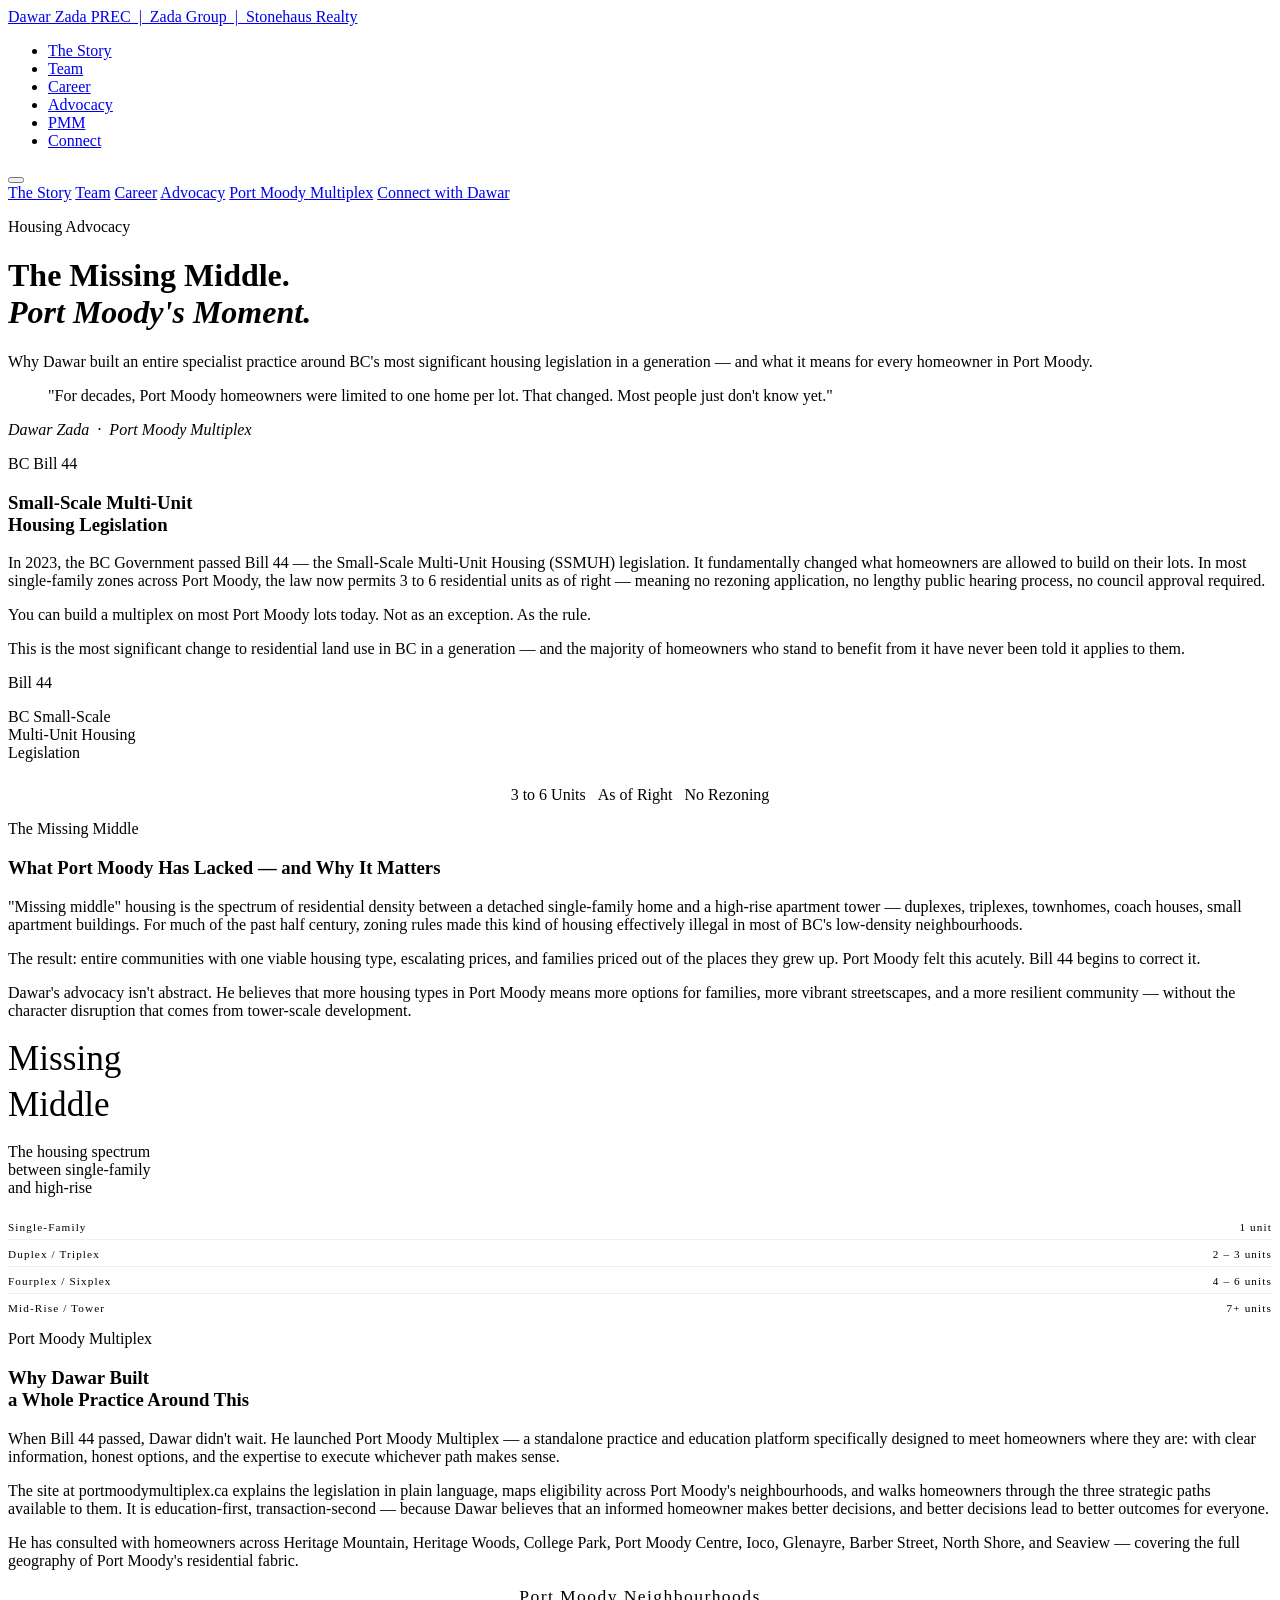
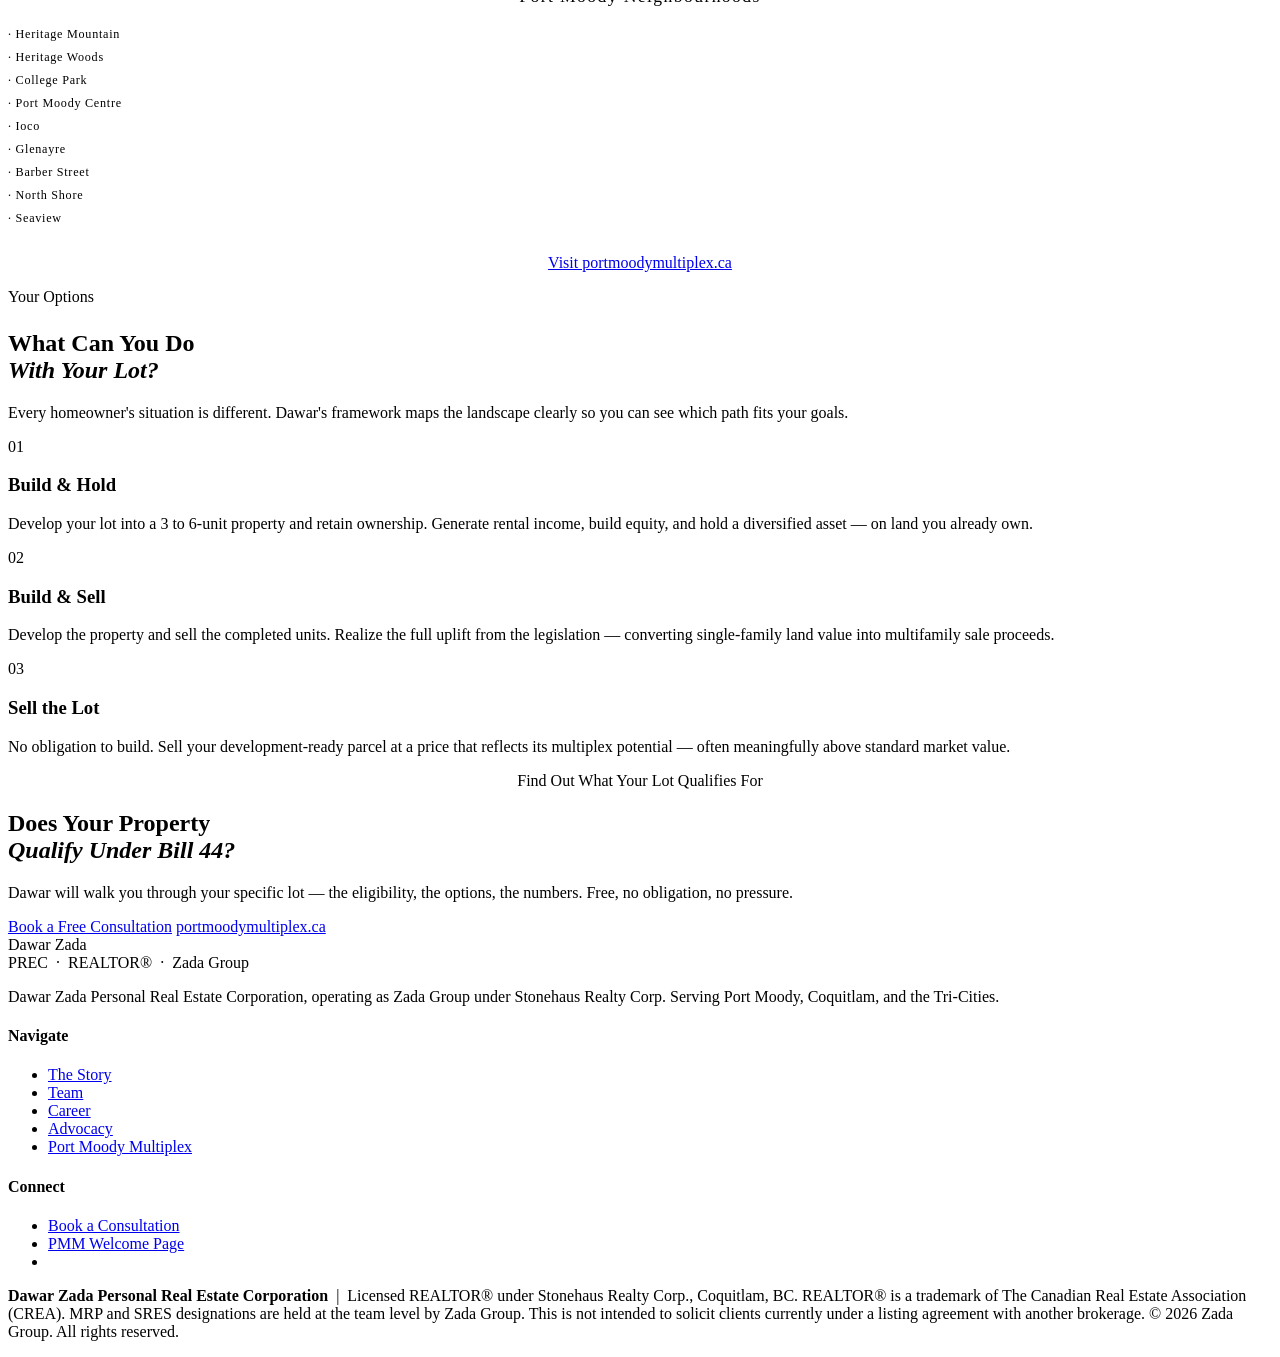
==== advocacy.html @ b7933ea0 "Add files via upload" ====
<!DOCTYPE html>
<html lang="en">
<head>
  <meta charset="UTF-8">
  <meta name="viewport" content="width=device-width, initial-scale=1.0">
  <title>Missing Middle Advocacy | Dawar Zada &amp; Port Moody Multiplex</title>
  <meta name="description" content="Dawar Zada's advocacy for missing middle housing and multiplex development in Port Moody — and the Port Moody Multiplex practice he built around BC's Bill 44 SSMUH legislation.">
  <link rel="canonical" href="https://dawarzada.ca/advocacy.html">
  <link rel="stylesheet" href="css/style.css">
</head>
<body>

  <!-- NAV -->
  <nav class="site-nav" aria-label="Main navigation">
    <a href="index.html" class="nav-logo">
      Dawar Zada
      <span>PREC &nbsp;|&nbsp; Zada Group &nbsp;|&nbsp; Stonehaus Realty</span>
    </a>
    <ul class="nav-links">
      <li><a href="index.html">The Story</a></li>
      <li><a href="team.html">Team</a></li>
      <li><a href="career.html">Career</a></li>
      <li><a href="advocacy.html" class="active">Advocacy</a></li>
      <li><a href="https://portmoodymultiplex.ca" target="_blank" rel="noopener">PMM</a></li>
      <li><a href="career.html#connect" class="nav-cta">Connect</a></li>
    </ul>
    <button class="nav-hamburger" aria-label="Open menu" aria-expanded="false">
      <span></span><span></span><span></span>
    </button>
  </nav>
  <nav class="nav-drawer" aria-label="Mobile navigation">
    <a href="index.html">The Story</a>
    <a href="team.html">Team</a>
    <a href="career.html">Career</a>
    <a href="advocacy.html">Advocacy</a>
    <a href="https://portmoodymultiplex.ca" target="_blank" rel="noopener">Port Moody Multiplex</a>
    <a href="career.html#connect" class="drawer-cta">Connect with Dawar</a>
  </nav>

  <!-- PAGE HEADER -->
  <header class="page-header">
    <div class="container">
      <p class="eyebrow reveal">Housing Advocacy</p>
      <h1 class="reveal">The Missing Middle.<br><em>Port Moody's Moment.</em></h1>
      <p class="reveal">Why Dawar built an entire specialist practice around BC's most significant housing legislation in a generation — and what it means for every homeowner in Port Moody.</p>
    </div>
  </header>

  <!-- PULL QUOTE -->
  <section class="section-deeper">
    <div class="container-narrow">
      <div class="pull-quote reveal">
        <blockquote>
          "For decades, Port Moody homeowners were limited to one home per lot. That changed. Most people just don't know yet."
        </blockquote>
        <cite>Dawar Zada &nbsp;·&nbsp; Port Moody Multiplex</cite>
      </div>
    </div>
  </section>

  <!-- THE LEGISLATION -->
  <section class="section-dark">
    <div class="container">
      <div class="advocacy-feature">
        <div class="advocacy-feature-text reveal">
          <p class="eyebrow">BC Bill 44</p>
          <h3>Small-Scale Multi-Unit<br>Housing Legislation</h3>
          <p>In 2023, the BC Government passed Bill 44 — the Small-Scale Multi-Unit Housing (SSMUH) legislation. It fundamentally changed what homeowners are allowed to build on their lots. In most single-family zones across Port Moody, the law now permits 3 to 6 residential units as of right — meaning no rezoning application, no lengthy public hearing process, no council approval required.</p>
          <p>You can build a multiplex on most Port Moody lots today. Not as an exception. As the rule.</p>
          <p>This is the most significant change to residential land use in BC in a generation — and the majority of homeowners who stand to benefit from it have never been told it applies to them.</p>
        </div>
        <div class="advocacy-feature-visual reveal" style="transition-delay: 0.15s;">
          <div class="leg-badge">
            <div class="big-text">Bill 44</div>
            <p>BC Small-Scale<br>Multi-Unit Housing<br>Legislation</p>
            <div style="margin-top: 24px; display: flex; gap: 12px; justify-content: center; flex-wrap: wrap;">
              <span class="credential-badge">3 to 6 Units</span>
              <span class="credential-badge">As of Right</span>
              <span class="credential-badge">No Rezoning</span>
            </div>
          </div>
        </div>
      </div>

      <div class="advocacy-feature reverse">
        <div class="advocacy-feature-text reveal">
          <p class="eyebrow">The Missing Middle</p>
          <h3>What Port Moody Has Lacked — and Why It Matters</h3>
          <p>"Missing middle" housing is the spectrum of residential density between a detached single-family home and a high-rise apartment tower — duplexes, triplexes, townhomes, coach houses, small apartment buildings. For much of the past half century, zoning rules made this kind of housing effectively illegal in most of BC's low-density neighbourhoods.</p>
          <p>The result: entire communities with one viable housing type, escalating prices, and families priced out of the places they grew up. Port Moody felt this acutely. Bill 44 begins to correct it.</p>
          <p>Dawar's advocacy isn't abstract. He believes that more housing types in Port Moody means more options for families, more vibrant streetscapes, and a more resilient community — without the character disruption that comes from tower-scale development.</p>
        </div>
        <div class="advocacy-feature-visual reveal" style="transition-delay: 0.15s;">
          <div class="leg-badge">
            <div class="big-text" style="font-size: 2.2rem; line-height: 1.3;">Missing<br>Middle</div>
            <p>The housing spectrum<br>between single-family<br>and high-rise</p>
            <div style="margin-top: 24px;">
              <div style="display: flex; flex-direction: column; gap: 8px; text-align: left;">
                <div style="display: flex; justify-content: space-between; font-size: 0.7rem; letter-spacing: 0.1em; color: var(--text-muted-dark); border-bottom: 1px solid rgba(184,150,46,0.15); padding-bottom: 6px;">
                  <span>Single-Family</span><span style="color: var(--gold-300);">1 unit</span>
                </div>
                <div style="display: flex; justify-content: space-between; font-size: 0.7rem; letter-spacing: 0.1em; color: var(--cream); border-bottom: 1px solid rgba(184,150,46,0.15); padding-bottom: 6px;">
                  <span>Duplex / Triplex</span><span style="color: var(--gold-300);">2 – 3 units</span>
                </div>
                <div style="display: flex; justify-content: space-between; font-size: 0.7rem; letter-spacing: 0.1em; color: var(--cream); border-bottom: 1px solid rgba(184,150,46,0.15); padding-bottom: 6px;">
                  <span>Fourplex / Sixplex</span><span style="color: var(--gold-300);">4 – 6 units</span>
                </div>
                <div style="display: flex; justify-content: space-between; font-size: 0.7rem; letter-spacing: 0.1em; color: var(--text-muted-dark);">
                  <span>Mid-Rise / Tower</span><span style="color: var(--gold-200);">7+ units</span>
                </div>
              </div>
            </div>
          </div>
        </div>
      </div>

      <div class="advocacy-feature">
        <div class="advocacy-feature-text reveal">
          <p class="eyebrow">Port Moody Multiplex</p>
          <h3>Why Dawar Built<br>a Whole Practice Around This</h3>
          <p>When Bill 44 passed, Dawar didn't wait. He launched Port Moody Multiplex — a standalone practice and education platform specifically designed to meet homeowners where they are: with clear information, honest options, and the expertise to execute whichever path makes sense.</p>
          <p>The site at portmoodymultiplex.ca explains the legislation in plain language, maps eligibility across Port Moody's neighbourhoods, and walks homeowners through the three strategic paths available to them. It is education-first, transaction-second — because Dawar believes that an informed homeowner makes better decisions, and better decisions lead to better outcomes for everyone.</p>
          <p>He has consulted with homeowners across Heritage Mountain, Heritage Woods, College Park, Port Moody Centre, Ioco, Glenayre, Barber Street, North Shore, and Seaview — covering the full geography of Port Moody's residential fabric.</p>
        </div>
        <div class="advocacy-feature-visual reveal" style="transition-delay: 0.15s;">
          <div style="text-align: center;">
            <div style="font-family: var(--font-display); font-size: 1.1rem; font-weight: 400; color: var(--gold-300); letter-spacing: 0.08em; margin-bottom: 20px;">Port Moody Neighbourhoods</div>
            <div style="display: flex; flex-direction: column; gap: 8px; text-align: left; font-size: 0.76rem; letter-spacing: 0.06em; color: var(--text-on-dark);">
              <span>· Heritage Mountain</span>
              <span>· Heritage Woods</span>
              <span>· College Park</span>
              <span>· Port Moody Centre</span>
              <span>· Ioco</span>
              <span>· Glenayre</span>
              <span>· Barber Street</span>
              <span>· North Shore</span>
              <span>· Seaview</span>
            </div>
            <a href="https://portmoodymultiplex.ca" target="_blank" rel="noopener" class="btn-outline" style="display: block; margin-top: 28px; text-align: center;">Visit portmoodymultiplex.ca</a>
          </div>
        </div>
      </div>
    </div>
  </section>

  <!-- THE THREE PATHS REMINDER -->
  <section class="section-deeper">
    <div class="container">
      <div class="editorial-header reveal">
        <p class="eyebrow">Your Options</p>
        <div class="gold-rule" style="margin: 12px auto 24px;"></div>
        <h2>What Can You Do<br><em>With Your Lot?</em></h2>
        <p>Every homeowner's situation is different. Dawar's framework maps the landscape clearly so you can see which path fits your goals.</p>
      </div>
      <div class="pillars-grid">
        <div class="pillar-card reveal">
          <div class="pillar-number">01</div>
          <h3>Build &amp; Hold</h3>
          <p>Develop your lot into a 3 to 6-unit property and retain ownership. Generate rental income, build equity, and hold a diversified asset — on land you already own.</p>
        </div>
        <div class="pillar-card reveal" style="transition-delay: 0.1s;">
          <div class="pillar-number">02</div>
          <h3>Build &amp; Sell</h3>
          <p>Develop the property and sell the completed units. Realize the full uplift from the legislation — converting single-family land value into multifamily sale proceeds.</p>
        </div>
        <div class="pillar-card reveal" style="transition-delay: 0.2s;">
          <div class="pillar-number">03</div>
          <h3>Sell the Lot</h3>
          <p>No obligation to build. Sell your development-ready parcel at a price that reflects its multiplex potential — often meaningfully above standard market value.</p>
        </div>
      </div>
    </div>
  </section>

  <!-- CTA -->
  <section class="cta-banner">
    <div class="container-narrow">
      <p class="eyebrow reveal" style="text-align:center;">Find Out What Your Lot Qualifies For</p>
      <h2 class="reveal">Does Your Property<br><em>Qualify Under Bill 44?</em></h2>
      <p class="reveal">Dawar will walk you through your specific lot — the eligibility, the options, the numbers. Free, no obligation, no pressure.</p>
      <div class="reveal">
        <a href="https://portmoodymultiplex.ca/welcome" class="btn-primary" target="_blank" rel="noopener">Book a Free Consultation</a>
        <a href="https://portmoodymultiplex.ca" class="btn-outline" target="_blank" rel="noopener">portmoodymultiplex.ca</a>
      </div>
    </div>
  </section>

  <!-- FOOTER -->
  <footer class="site-footer">
    <div class="container">
      <div class="footer-top">
        <div>
          <div class="footer-brand-name">Dawar Zada</div>
          <div class="footer-brand-sub">PREC &nbsp;·&nbsp; REALTOR® &nbsp;·&nbsp; Zada Group</div>
          <p class="footer-desc">Dawar Zada Personal Real Estate Corporation, operating as Zada Group under Stonehaus Realty Corp. Serving Port Moody, Coquitlam, and the Tri-Cities.</p>
        </div>
        <div class="footer-col">
          <h4>Navigate</h4>
          <ul>
            <li><a href="index.html">The Story</a></li>
            <li><a href="team.html">Team</a></li>
            <li><a href="career.html">Career</a></li>
            <li><a href="advocacy.html">Advocacy</a></li>
            <li><a href="https://portmoodymultiplex.ca" target="_blank" rel="noopener">Port Moody Multiplex</a></li>
          </ul>
        </div>
        <div class="footer-col">
          <h4>Connect</h4>
          <ul>
            <li><a href="career.html#connect">Book a Consultation</a></li>
            <li><a href="https://portmoodymultiplex.ca/welcome" target="_blank" rel="noopener">PMM Welcome Page</a></li>
            <li><a data-email="dawar|zadagroup.ca" href="#"></a></li>
          </ul>
        </div>
      </div>
      <div class="footer-bottom">
        <p class="footer-legal">
          <strong>Dawar Zada Personal Real Estate Corporation</strong> &nbsp;|&nbsp; Licensed REALTOR® under Stonehaus Realty Corp., Coquitlam, BC. REALTOR® is a trademark of The Canadian Real Estate Association (CREA). MRP and SRES designations are held at the team level by Zada Group. This is not intended to solicit clients currently under a listing agreement with another brokerage. &copy; <span id="footer-year"></span> Zada Group. All rights reserved.
        </p>
      </div>
    </div>
  </footer>

  <script src="js/nav.js"></script>
  <script>document.getElementById('footer-year').textContent = new Date().getFullYear();</script>
</body>
</html>
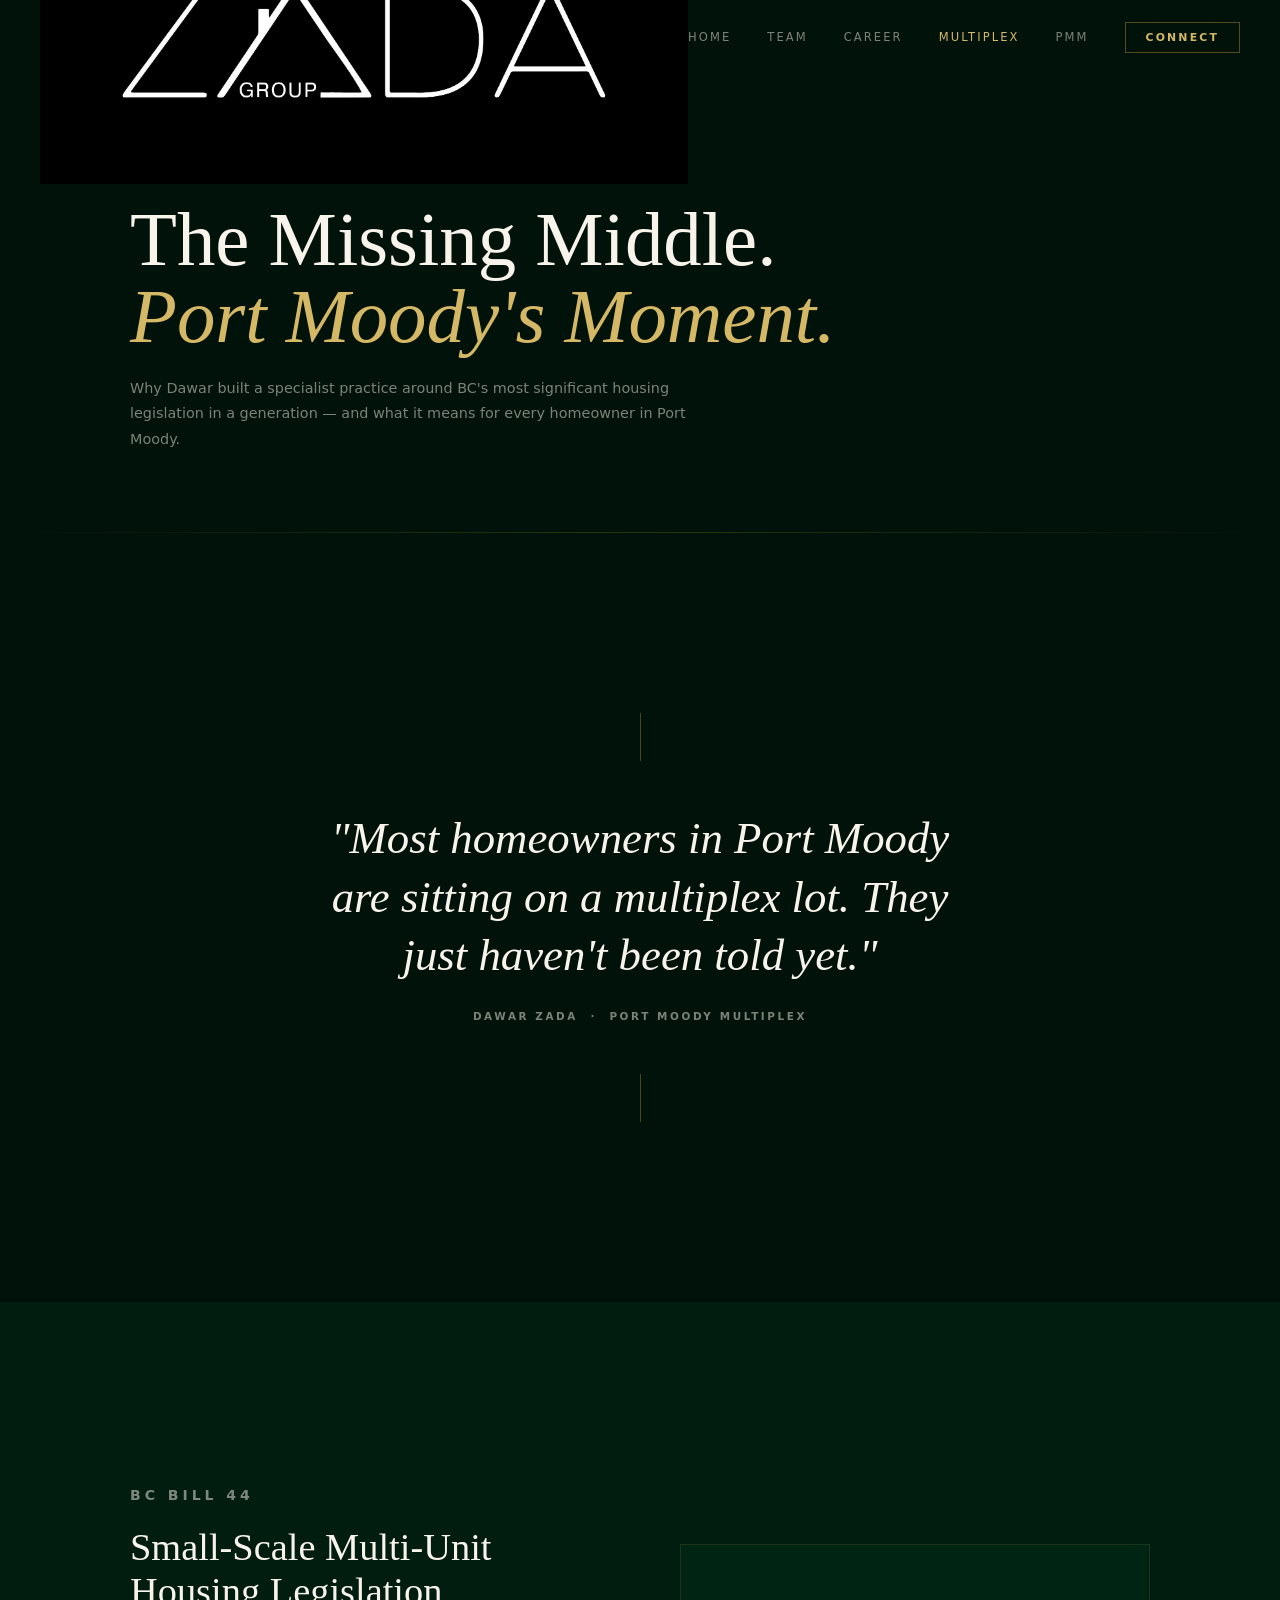
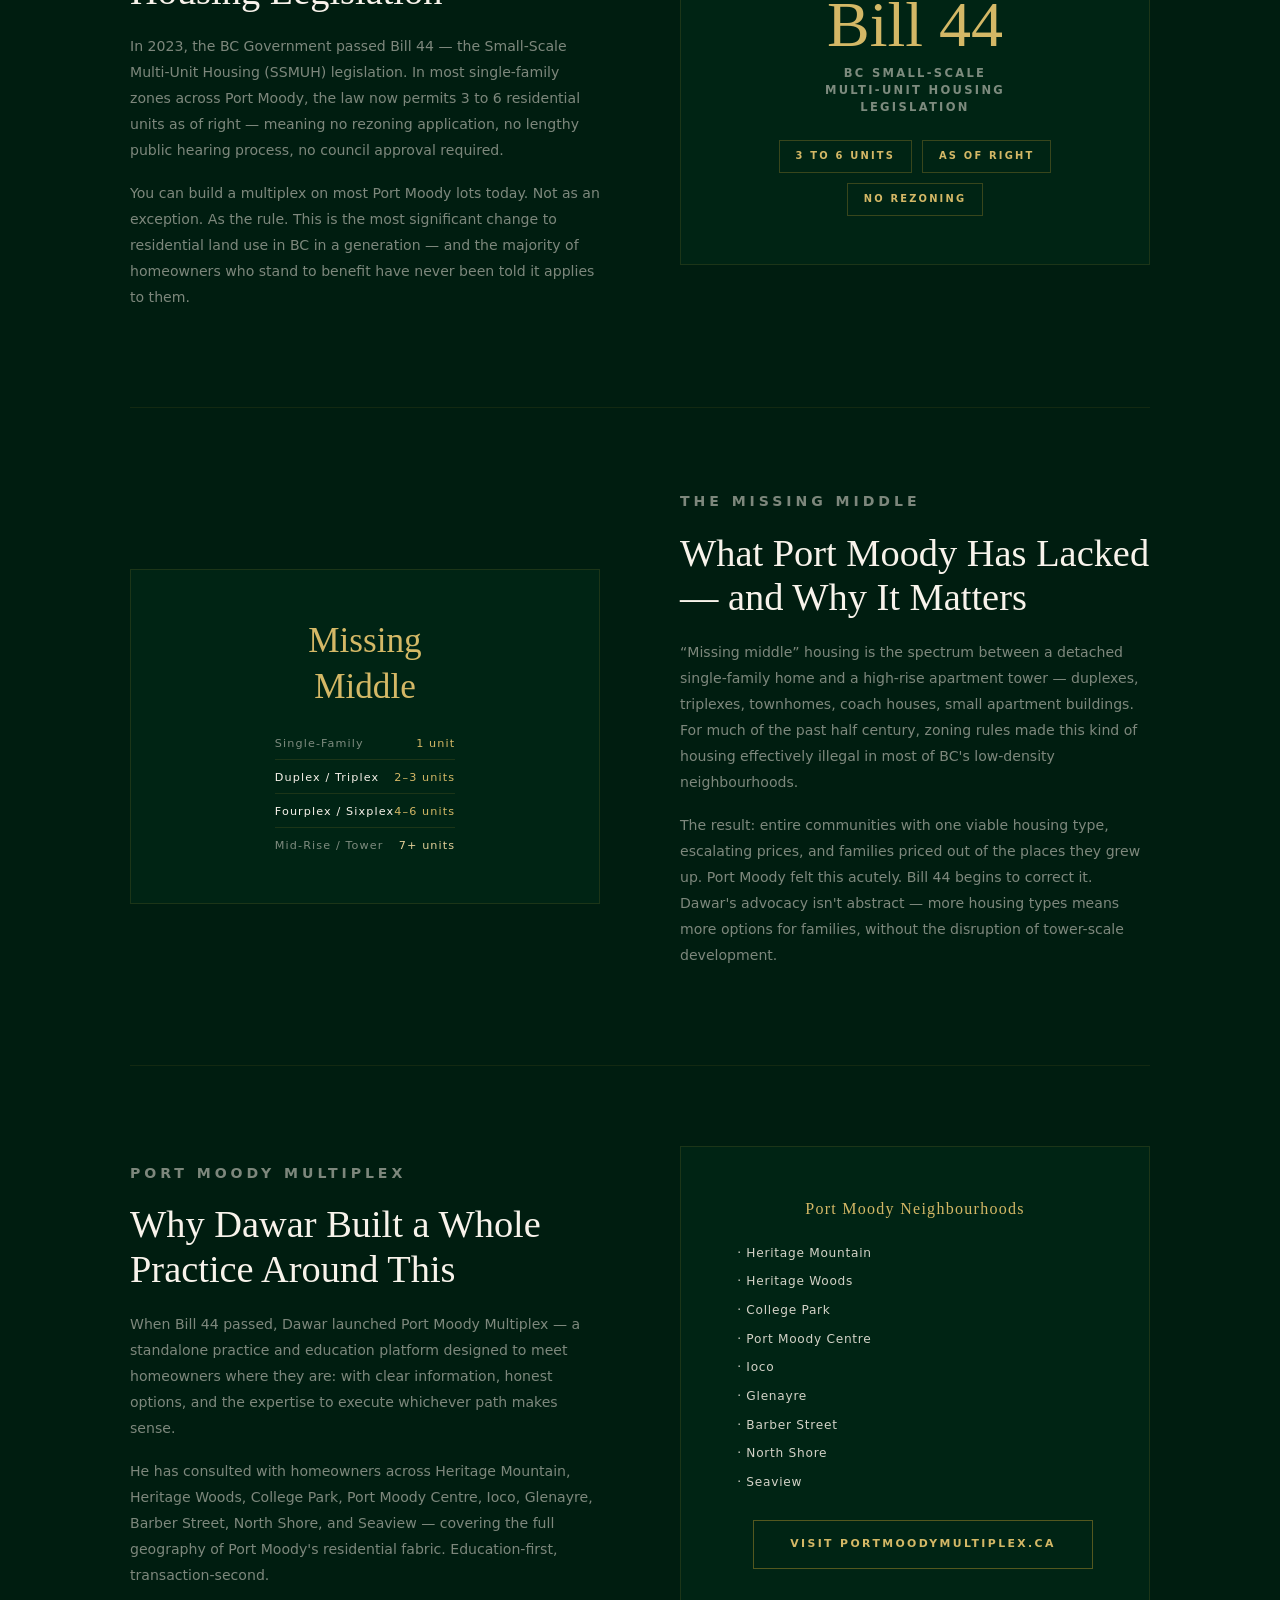
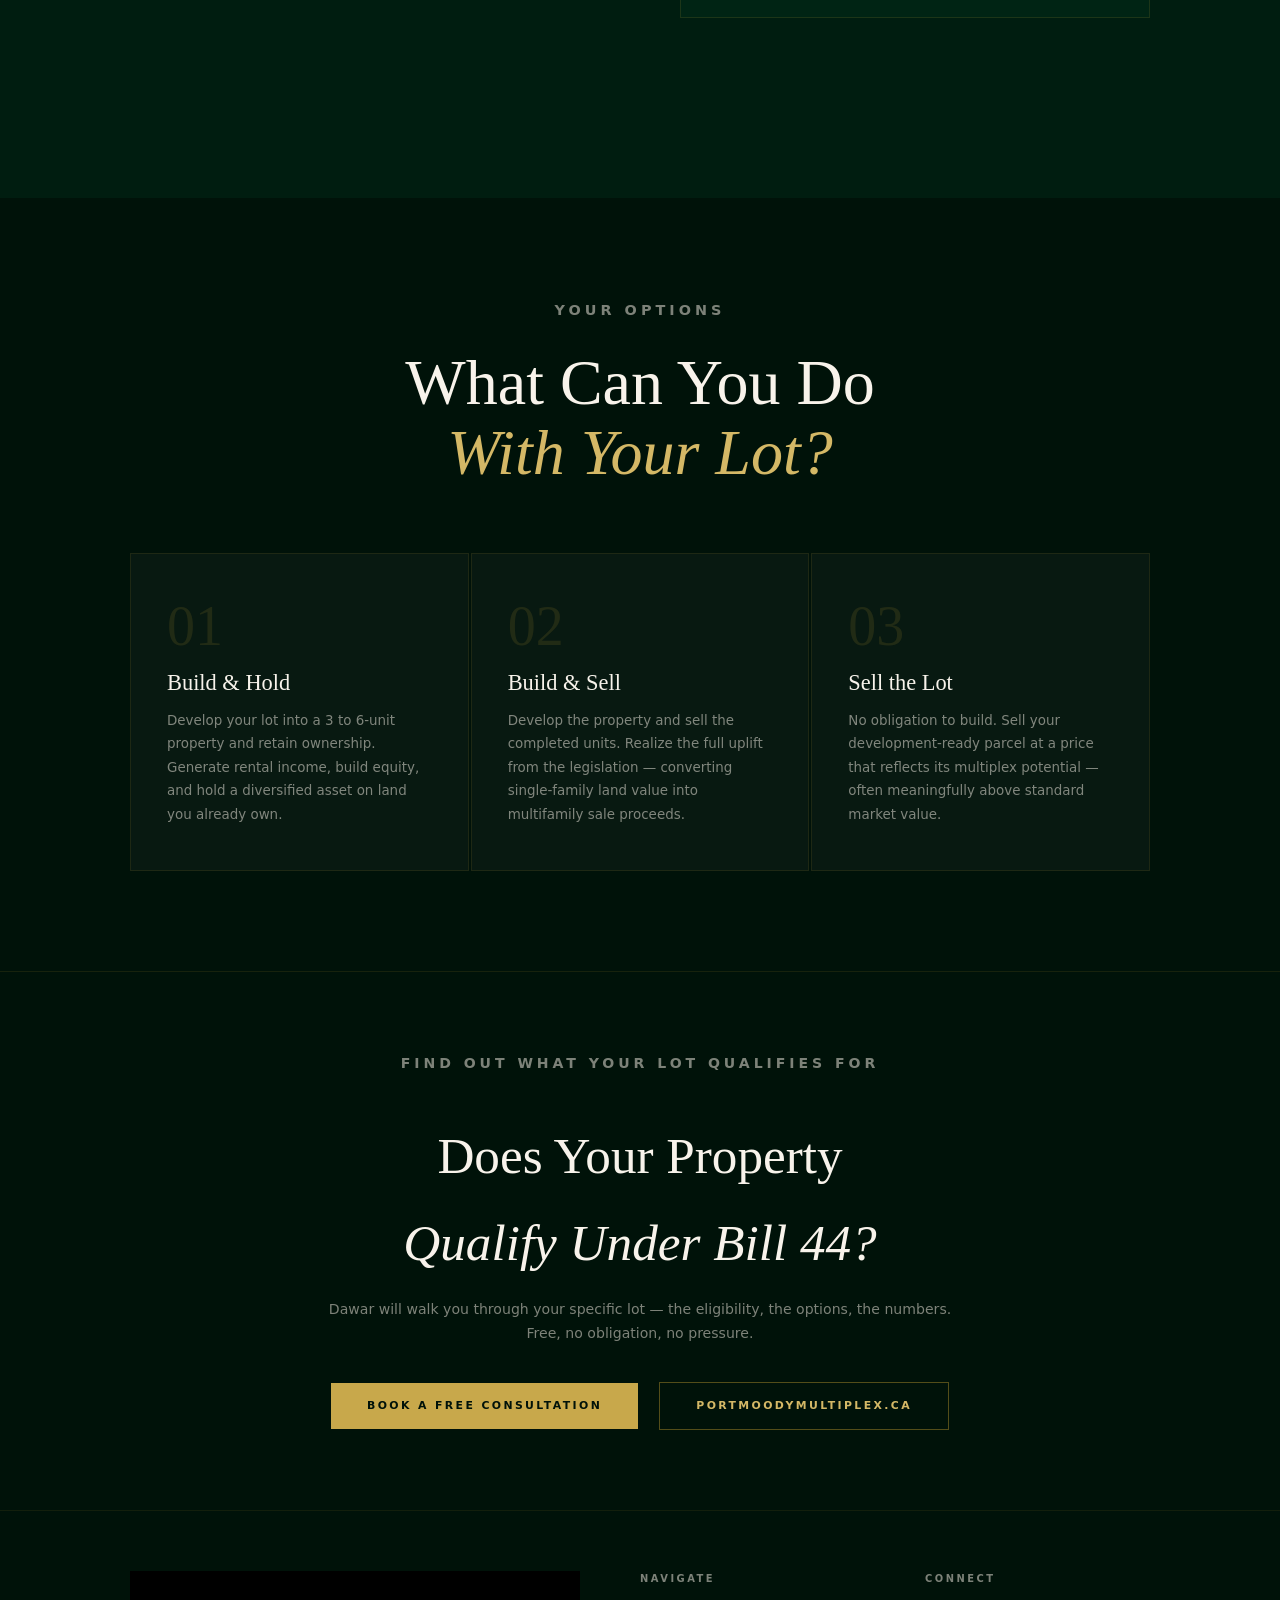
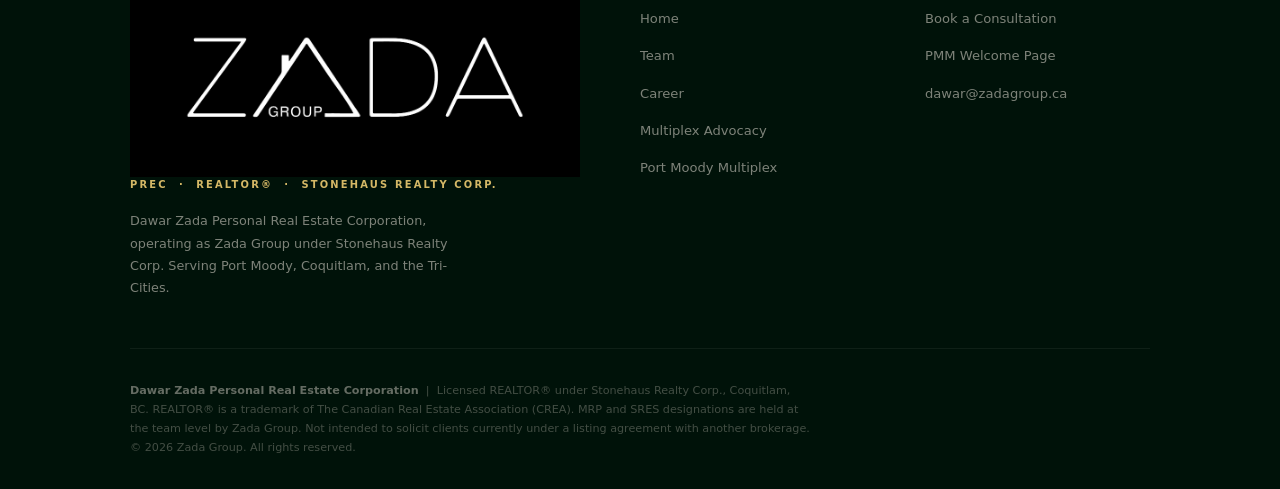
==== commit 9f2ca121: "Add files via upload" ====
--- a/advocacy.html
+++ b/advocacy.html
@@ -3,24 +3,20 @@
 <head>
   <meta charset="UTF-8">
   <meta name="viewport" content="width=device-width, initial-scale=1.0">
-  <title>Missing Middle Advocacy | Dawar Zada &amp; Port Moody Multiplex</title>
-  <meta name="description" content="Dawar Zada's advocacy for missing middle housing and multiplex development in Port Moody — and the Port Moody Multiplex practice he built around BC's Bill 44 SSMUH legislation.">
+  <title>Multiplex &amp; Missing Middle | Dawar Zada &nbsp;·&nbsp; dawarzada.ca</title>
   <link rel="canonical" href="https://dawarzada.ca/advocacy.html">
   <link rel="stylesheet" href="css/style.css">
 </head>
 <body>
-
-  <!-- NAV -->
   <nav class="site-nav" aria-label="Main navigation">
     <a href="index.html" class="nav-logo">
-      Dawar Zada
-      <span>PREC &nbsp;|&nbsp; Zada Group &nbsp;|&nbsp; Stonehaus Realty</span>
+      <img src="[data-uri]" alt="Zada Group">
     </a>
     <ul class="nav-links">
-      <li><a href="index.html">The Story</a></li>
-      <li><a href="team.html">Team</a></li>
-      <li><a href="career.html">Career</a></li>
-      <li><a href="advocacy.html" class="active">Advocacy</a></li>
+      <li><a href="index.html">Home</a></li>
+      <li><a href="team.html" >Team</a></li>
+      <li><a href="career.html" >Career</a></li>
+      <li><a href="advocacy.html" class="active">Multiplex</a></li>
       <li><a href="https://portmoodymultiplex.ca" target="_blank" rel="noopener">PMM</a></li>
       <li><a href="career.html#connect" class="nav-cta">Connect</a></li>
     </ul>
@@ -29,51 +25,45 @@
     </button>
   </nav>
   <nav class="nav-drawer" aria-label="Mobile navigation">
-    <a href="index.html">The Story</a>
+    <a href="index.html">Home</a>
     <a href="team.html">Team</a>
     <a href="career.html">Career</a>
-    <a href="advocacy.html">Advocacy</a>
+    <a href="advocacy.html">Multiplex Advocacy</a>
     <a href="https://portmoodymultiplex.ca" target="_blank" rel="noopener">Port Moody Multiplex</a>
     <a href="career.html#connect" class="drawer-cta">Connect with Dawar</a>
   </nav>
 
-  <!-- PAGE HEADER -->
   <header class="page-header">
     <div class="container">
-      <p class="eyebrow reveal">Housing Advocacy</p>
+      <p class="eyebrow reveal">Multiplex Advocacy</p>
       <h1 class="reveal">The Missing Middle.<br><em>Port Moody's Moment.</em></h1>
-      <p class="reveal">Why Dawar built an entire specialist practice around BC's most significant housing legislation in a generation — and what it means for every homeowner in Port Moody.</p>
+      <p class="reveal">Why Dawar built a specialist practice around BC's most significant housing legislation in a generation — and what it means for every homeowner in Port Moody.</p>
     </div>
   </header>
 
-  <!-- PULL QUOTE -->
+    <!-- ADVOCACY PAGE CONTENT -->
   <section class="section-deeper">
     <div class="container-narrow">
       <div class="pull-quote reveal">
-        <blockquote>
-          "For decades, Port Moody homeowners were limited to one home per lot. That changed. Most people just don't know yet."
-        </blockquote>
-        <cite>Dawar Zada &nbsp;·&nbsp; Port Moody Multiplex</cite>
+        <blockquote>"Most homeowners in Port Moody are sitting on a multiplex lot. They just haven&apos;t been told yet."</blockquote>
+        <cite>Dawar Zada &nbsp;&middot;&nbsp; Port Moody Multiplex</cite>
       </div>
     </div>
   </section>
-
-  <!-- THE LEGISLATION -->
   <section class="section-dark">
     <div class="container">
       <div class="advocacy-feature">
         <div class="advocacy-feature-text reveal">
           <p class="eyebrow">BC Bill 44</p>
-          <h3>Small-Scale Multi-Unit<br>Housing Legislation</h3>
-          <p>In 2023, the BC Government passed Bill 44 — the Small-Scale Multi-Unit Housing (SSMUH) legislation. It fundamentally changed what homeowners are allowed to build on their lots. In most single-family zones across Port Moody, the law now permits 3 to 6 residential units as of right — meaning no rezoning application, no lengthy public hearing process, no council approval required.</p>
-          <p>You can build a multiplex on most Port Moody lots today. Not as an exception. As the rule.</p>
-          <p>This is the most significant change to residential land use in BC in a generation — and the majority of homeowners who stand to benefit from it have never been told it applies to them.</p>
+          <h3>Small-Scale Multi-Unit Housing Legislation</h3>
+          <p>In 2023, the BC Government passed Bill 44 &mdash; the Small-Scale Multi-Unit Housing (SSMUH) legislation. In most single-family zones across Port Moody, the law now permits 3 to 6 residential units as of right &mdash; meaning no rezoning application, no lengthy public hearing process, no council approval required.</p>
+          <p>You can build a multiplex on most Port Moody lots today. Not as an exception. As the rule. This is the most significant change to residential land use in BC in a generation &mdash; and the majority of homeowners who stand to benefit have never been told it applies to them.</p>
         </div>
-        <div class="advocacy-feature-visual reveal" style="transition-delay: 0.15s;">
+        <div class="advocacy-feature-visual reveal" style="transition-delay:0.15s;">
           <div class="leg-badge">
             <div class="big-text">Bill 44</div>
             <p>BC Small-Scale<br>Multi-Unit Housing<br>Legislation</p>
-            <div style="margin-top: 24px; display: flex; gap: 12px; justify-content: center; flex-wrap: wrap;">
+            <div style="margin-top:24px;display:flex;gap:10px;justify-content:center;flex-wrap:wrap;">
               <span class="credential-badge">3 to 6 Units</span>
               <span class="credential-badge">As of Right</span>
               <span class="credential-badge">No Rezoning</span>
@@ -81,103 +71,65 @@
           </div>
         </div>
       </div>
-
       <div class="advocacy-feature reverse">
         <div class="advocacy-feature-text reveal">
           <p class="eyebrow">The Missing Middle</p>
-          <h3>What Port Moody Has Lacked — and Why It Matters</h3>
-          <p>"Missing middle" housing is the spectrum of residential density between a detached single-family home and a high-rise apartment tower — duplexes, triplexes, townhomes, coach houses, small apartment buildings. For much of the past half century, zoning rules made this kind of housing effectively illegal in most of BC's low-density neighbourhoods.</p>
-          <p>The result: entire communities with one viable housing type, escalating prices, and families priced out of the places they grew up. Port Moody felt this acutely. Bill 44 begins to correct it.</p>
-          <p>Dawar's advocacy isn't abstract. He believes that more housing types in Port Moody means more options for families, more vibrant streetscapes, and a more resilient community — without the character disruption that comes from tower-scale development.</p>
+          <h3>What Port Moody Has Lacked &mdash; and Why It Matters</h3>
+          <p>&ldquo;Missing middle&rdquo; housing is the spectrum between a detached single-family home and a high-rise apartment tower &mdash; duplexes, triplexes, townhomes, coach houses, small apartment buildings. For much of the past half century, zoning rules made this kind of housing effectively illegal in most of BC&apos;s low-density neighbourhoods.</p>
+          <p>The result: entire communities with one viable housing type, escalating prices, and families priced out of the places they grew up. Port Moody felt this acutely. Bill 44 begins to correct it. Dawar&apos;s advocacy isn&apos;t abstract &mdash; more housing types means more options for families, without the disruption of tower-scale development.</p>
         </div>
-        <div class="advocacy-feature-visual reveal" style="transition-delay: 0.15s;">
+        <div class="advocacy-feature-visual reveal" style="transition-delay:0.15s;">
           <div class="leg-badge">
-            <div class="big-text" style="font-size: 2.2rem; line-height: 1.3;">Missing<br>Middle</div>
-            <p>The housing spectrum<br>between single-family<br>and high-rise</p>
-            <div style="margin-top: 24px;">
-              <div style="display: flex; flex-direction: column; gap: 8px; text-align: left;">
-                <div style="display: flex; justify-content: space-between; font-size: 0.7rem; letter-spacing: 0.1em; color: var(--text-muted-dark); border-bottom: 1px solid rgba(184,150,46,0.15); padding-bottom: 6px;">
-                  <span>Single-Family</span><span style="color: var(--gold-300);">1 unit</span>
-                </div>
-                <div style="display: flex; justify-content: space-between; font-size: 0.7rem; letter-spacing: 0.1em; color: var(--cream); border-bottom: 1px solid rgba(184,150,46,0.15); padding-bottom: 6px;">
-                  <span>Duplex / Triplex</span><span style="color: var(--gold-300);">2 – 3 units</span>
-                </div>
-                <div style="display: flex; justify-content: space-between; font-size: 0.7rem; letter-spacing: 0.1em; color: var(--cream); border-bottom: 1px solid rgba(184,150,46,0.15); padding-bottom: 6px;">
-                  <span>Fourplex / Sixplex</span><span style="color: var(--gold-300);">4 – 6 units</span>
-                </div>
-                <div style="display: flex; justify-content: space-between; font-size: 0.7rem; letter-spacing: 0.1em; color: var(--text-muted-dark);">
-                  <span>Mid-Rise / Tower</span><span style="color: var(--gold-200);">7+ units</span>
-                </div>
-              </div>
+            <div class="big-text" style="font-size:2.2rem;line-height:1.3;">Missing<br>Middle</div>
+            <div style="margin-top:24px;display:flex;flex-direction:column;gap:8px;text-align:left;">
+              <div style="display:flex;justify-content:space-between;font-size:0.7rem;letter-spacing:0.1em;color:var(--text-muted-dark);border-bottom:1px solid rgba(184,150,46,0.15);padding-bottom:6px;"><span>Single-Family</span><span style="color:var(--gold-300);">1 unit</span></div>
+              <div style="display:flex;justify-content:space-between;font-size:0.7rem;letter-spacing:0.1em;color:var(--cream);border-bottom:1px solid rgba(184,150,46,0.15);padding-bottom:6px;"><span>Duplex / Triplex</span><span style="color:var(--gold-300);">2&ndash;3 units</span></div>
+              <div style="display:flex;justify-content:space-between;font-size:0.7rem;letter-spacing:0.1em;color:var(--cream);border-bottom:1px solid rgba(184,150,46,0.15);padding-bottom:6px;"><span>Fourplex / Sixplex</span><span style="color:var(--gold-300);">4&ndash;6 units</span></div>
+              <div style="display:flex;justify-content:space-between;font-size:0.7rem;letter-spacing:0.1em;color:var(--text-muted-dark);"><span>Mid-Rise / Tower</span><span style="color:var(--gold-200);">7+ units</span></div>
             </div>
           </div>
         </div>
       </div>
-
       <div class="advocacy-feature">
         <div class="advocacy-feature-text reveal">
           <p class="eyebrow">Port Moody Multiplex</p>
-          <h3>Why Dawar Built<br>a Whole Practice Around This</h3>
-          <p>When Bill 44 passed, Dawar didn't wait. He launched Port Moody Multiplex — a standalone practice and education platform specifically designed to meet homeowners where they are: with clear information, honest options, and the expertise to execute whichever path makes sense.</p>
-          <p>The site at portmoodymultiplex.ca explains the legislation in plain language, maps eligibility across Port Moody's neighbourhoods, and walks homeowners through the three strategic paths available to them. It is education-first, transaction-second — because Dawar believes that an informed homeowner makes better decisions, and better decisions lead to better outcomes for everyone.</p>
-          <p>He has consulted with homeowners across Heritage Mountain, Heritage Woods, College Park, Port Moody Centre, Ioco, Glenayre, Barber Street, North Shore, and Seaview — covering the full geography of Port Moody's residential fabric.</p>
+          <h3>Why Dawar Built a Whole Practice Around This</h3>
+          <p>When Bill 44 passed, Dawar launched Port Moody Multiplex &mdash; a standalone practice and education platform designed to meet homeowners where they are: with clear information, honest options, and the expertise to execute whichever path makes sense.</p>
+          <p>He has consulted with homeowners across Heritage Mountain, Heritage Woods, College Park, Port Moody Centre, Ioco, Glenayre, Barber Street, North Shore, and Seaview &mdash; covering the full geography of Port Moody&apos;s residential fabric. Education-first, transaction-second.</p>
         </div>
-        <div class="advocacy-feature-visual reveal" style="transition-delay: 0.15s;">
-          <div style="text-align: center;">
-            <div style="font-family: var(--font-display); font-size: 1.1rem; font-weight: 400; color: var(--gold-300); letter-spacing: 0.08em; margin-bottom: 20px;">Port Moody Neighbourhoods</div>
-            <div style="display: flex; flex-direction: column; gap: 8px; text-align: left; font-size: 0.76rem; letter-spacing: 0.06em; color: var(--text-on-dark);">
-              <span>· Heritage Mountain</span>
-              <span>· Heritage Woods</span>
-              <span>· College Park</span>
-              <span>· Port Moody Centre</span>
-              <span>· Ioco</span>
-              <span>· Glenayre</span>
-              <span>· Barber Street</span>
-              <span>· North Shore</span>
-              <span>· Seaview</span>
+        <div class="advocacy-feature-visual reveal" style="transition-delay:0.15s;">
+          <div style="text-align:center;">
+            <div style="font-family:var(--font-display);font-size:1rem;font-weight:400;color:var(--gold-300);letter-spacing:0.08em;margin-bottom:20px;">Port Moody Neighbourhoods</div>
+            <div style="display:flex;flex-direction:column;gap:8px;text-align:left;font-size:0.76rem;letter-spacing:0.06em;color:var(--text-on-dark);">
+              <span>&middot; Heritage Mountain</span><span>&middot; Heritage Woods</span><span>&middot; College Park</span>
+              <span>&middot; Port Moody Centre</span><span>&middot; Ioco</span><span>&middot; Glenayre</span>
+              <span>&middot; Barber Street</span><span>&middot; North Shore</span><span>&middot; Seaview</span>
             </div>
-            <a href="https://portmoodymultiplex.ca" target="_blank" rel="noopener" class="btn-outline" style="display: block; margin-top: 28px; text-align: center;">Visit portmoodymultiplex.ca</a>
+            <a href="https://portmoodymultiplex.ca" target="_blank" rel="noopener" class="btn-outline" style="display:block;margin-top:28px;text-align:center;">Visit portmoodymultiplex.ca</a>
           </div>
         </div>
       </div>
     </div>
   </section>
-
-  <!-- THE THREE PATHS REMINDER -->
   <section class="section-deeper">
     <div class="container">
       <div class="editorial-header reveal">
         <p class="eyebrow">Your Options</p>
-        <div class="gold-rule" style="margin: 12px auto 24px;"></div>
+        <div class="gold-rule-center" style="margin:12px auto 24px;"></div>
         <h2>What Can You Do<br><em>With Your Lot?</em></h2>
-        <p>Every homeowner's situation is different. Dawar's framework maps the landscape clearly so you can see which path fits your goals.</p>
       </div>
       <div class="pillars-grid">
-        <div class="pillar-card reveal">
-          <div class="pillar-number">01</div>
-          <h3>Build &amp; Hold</h3>
-          <p>Develop your lot into a 3 to 6-unit property and retain ownership. Generate rental income, build equity, and hold a diversified asset — on land you already own.</p>
-        </div>
-        <div class="pillar-card reveal" style="transition-delay: 0.1s;">
-          <div class="pillar-number">02</div>
-          <h3>Build &amp; Sell</h3>
-          <p>Develop the property and sell the completed units. Realize the full uplift from the legislation — converting single-family land value into multifamily sale proceeds.</p>
-        </div>
-        <div class="pillar-card reveal" style="transition-delay: 0.2s;">
-          <div class="pillar-number">03</div>
-          <h3>Sell the Lot</h3>
-          <p>No obligation to build. Sell your development-ready parcel at a price that reflects its multiplex potential — often meaningfully above standard market value.</p>
-        </div>
+        <div class="pillar-card reveal"><div class="pillar-number">01</div><h3>Build &amp; Hold</h3><p>Develop your lot into a 3 to 6-unit property and retain ownership. Generate rental income, build equity, and hold a diversified asset on land you already own.</p></div>
+        <div class="pillar-card reveal" style="transition-delay:0.1s;"><div class="pillar-number">02</div><h3>Build &amp; Sell</h3><p>Develop the property and sell the completed units. Realize the full uplift from the legislation &mdash; converting single-family land value into multifamily sale proceeds.</p></div>
+        <div class="pillar-card reveal" style="transition-delay:0.2s;"><div class="pillar-number">03</div><h3>Sell the Lot</h3><p>No obligation to build. Sell your development-ready parcel at a price that reflects its multiplex potential &mdash; often meaningfully above standard market value.</p></div>
       </div>
     </div>
   </section>
-
-  <!-- CTA -->
   <section class="cta-banner">
     <div class="container-narrow">
       <p class="eyebrow reveal" style="text-align:center;">Find Out What Your Lot Qualifies For</p>
       <h2 class="reveal">Does Your Property<br><em>Qualify Under Bill 44?</em></h2>
-      <p class="reveal">Dawar will walk you through your specific lot — the eligibility, the options, the numbers. Free, no obligation, no pressure.</p>
+      <p class="reveal">Dawar will walk you through your specific lot &mdash; the eligibility, the options, the numbers. Free, no obligation, no pressure.</p>
       <div class="reveal">
         <a href="https://portmoodymultiplex.ca/welcome" class="btn-primary" target="_blank" rel="noopener">Book a Free Consultation</a>
         <a href="https://portmoodymultiplex.ca" class="btn-outline" target="_blank" rel="noopener">portmoodymultiplex.ca</a>
@@ -185,22 +137,23 @@
     </div>
   </section>
 
-  <!-- FOOTER -->
   <footer class="site-footer">
     <div class="container">
       <div class="footer-top">
         <div>
-          <div class="footer-brand-name">Dawar Zada</div>
-          <div class="footer-brand-sub">PREC &nbsp;·&nbsp; REALTOR® &nbsp;·&nbsp; Zada Group</div>
+          <div class="footer-logo">
+            <img src="[data-uri]" alt="Zada Group">
+          </div>
+          <div class="footer-brand-sub">PREC &nbsp;·&nbsp; REALTOR® &nbsp;·&nbsp; Stonehaus Realty Corp.</div>
           <p class="footer-desc">Dawar Zada Personal Real Estate Corporation, operating as Zada Group under Stonehaus Realty Corp. Serving Port Moody, Coquitlam, and the Tri-Cities.</p>
         </div>
         <div class="footer-col">
           <h4>Navigate</h4>
           <ul>
-            <li><a href="index.html">The Story</a></li>
+            <li><a href="index.html">Home</a></li>
             <li><a href="team.html">Team</a></li>
             <li><a href="career.html">Career</a></li>
-            <li><a href="advocacy.html">Advocacy</a></li>
+            <li><a href="advocacy.html">Multiplex Advocacy</a></li>
             <li><a href="https://portmoodymultiplex.ca" target="_blank" rel="noopener">Port Moody Multiplex</a></li>
           </ul>
         </div>
@@ -215,12 +168,11 @@
       </div>
       <div class="footer-bottom">
         <p class="footer-legal">
-          <strong>Dawar Zada Personal Real Estate Corporation</strong> &nbsp;|&nbsp; Licensed REALTOR® under Stonehaus Realty Corp., Coquitlam, BC. REALTOR® is a trademark of The Canadian Real Estate Association (CREA). MRP and SRES designations are held at the team level by Zada Group. This is not intended to solicit clients currently under a listing agreement with another brokerage. &copy; <span id="footer-year"></span> Zada Group. All rights reserved.
+          <strong>Dawar Zada Personal Real Estate Corporation</strong> &nbsp;|&nbsp; Licensed REALTOR® under Stonehaus Realty Corp., Coquitlam, BC. REALTOR® is a trademark of The Canadian Real Estate Association (CREA). MRP and SRES designations are held at the team level by Zada Group. Not intended to solicit clients currently under a listing agreement with another brokerage. &copy; <span id="footer-year"></span> Zada Group. All rights reserved.
         </p>
       </div>
     </div>
   </footer>
-
   <script src="js/nav.js"></script>
   <script>document.getElementById('footer-year').textContent = new Date().getFullYear();</script>
 </body>
--- a/css/style.css
+++ b/css/style.css
@@ -0,0 +1,897 @@
+/* ============================================================
+   DAWAR ZADA — dawarzada.ca
+   Rolex-inspired luxury editorial
+   Palette: deep forest green, warm gold, cream
+   Typography: Cormorant Garamond + DM Sans
+   ============================================================ */
+
+@import url('https://fonts.googleapis.com/css2?family=Cormorant+Garamond:ital,wght@0,300;0,400;0,500;0,600;0,700;1,300;1,400;1,500&family=DM+Sans:ital,opsz,wght@0,9..40,300;0,9..40,400;0,9..40,500;0,9..40,600;1,9..40,300;1,9..40,400&display=swap');
+
+/* ---- TOKENS ---- */
+:root {
+  --green-950: #001209;
+  --green-900: #001D10;
+  --green-800: #002E18;
+  --green-700: #003D20;
+  --green-600: #004D28;
+  --green-500: #006039;
+  --green-400: #1A7A52;
+
+  --gold-500: #B8962E;
+  --gold-400: #C8A84B;
+  --gold-300: #D4B866;
+  --gold-200: #E4D099;
+  --gold-100: #F0E5C4;
+
+  --cream-900: #E8E0D0;
+  --cream-800: #F0EAE0;
+  --cream: #F8F3EB;
+  --ivory: #FDFAF5;
+
+  --white: #FFFFFF;
+  --charcoal: #1A1A1A;
+  --text-on-dark: rgba(240, 234, 224, 0.88);
+  --text-muted-dark: rgba(240, 234, 224, 0.52);
+
+  --font-display: 'Cormorant Garamond', Georgia, serif;
+  --font-body: 'DM Sans', system-ui, sans-serif;
+
+  --container: 1100px;
+  --container-narrow: 720px;
+  --container-wide: 1320px;
+
+  --ease-out: cubic-bezier(0.16, 1, 0.3, 1);
+  --ease-in-out: cubic-bezier(0.45, 0, 0.55, 1);
+}
+
+/* ---- RESET ---- */
+*, *::before, *::after { box-sizing: border-box; margin: 0; padding: 0; }
+html { scroll-behavior: smooth; -webkit-font-smoothing: antialiased; }
+body {
+  font-family: var(--font-body);
+  background: var(--green-900);
+  color: var(--text-on-dark);
+  line-height: 1.7;
+  font-size: 16px;
+  overflow-x: hidden;
+}
+img { display: block; max-width: 100%; }
+a { color: inherit; text-decoration: none; }
+button { cursor: pointer; background: none; border: none; font: inherit; }
+
+/* ---- NAVIGATION ---- */
+.site-nav {
+  position: fixed;
+  top: 0; left: 0; right: 0;
+  z-index: 100;
+  padding: 0 40px;
+  display: flex;
+  align-items: center;
+  justify-content: space-between;
+  height: 72px;
+  transition: background 0.4s var(--ease-out), box-shadow 0.4s var(--ease-out);
+}
+.site-nav.scrolled {
+  background: rgba(0, 18, 9, 0.97);
+  box-shadow: 0 1px 0 rgba(184, 150, 46, 0.18);
+  backdrop-filter: blur(12px);
+}
+.nav-logo {
+  font-family: var(--font-display);
+  font-size: 1.4rem;
+  font-weight: 500;
+  letter-spacing: 0.04em;
+  color: var(--cream);
+  display: flex;
+  flex-direction: column;
+  line-height: 1.1;
+}
+.nav-logo span {
+  font-family: var(--font-body);
+  font-size: 0.6rem;
+  font-weight: 300;
+  letter-spacing: 0.25em;
+  text-transform: uppercase;
+  color: var(--gold-300);
+}
+.nav-links {
+  display: flex;
+  gap: 36px;
+  align-items: center;
+  list-style: none;
+}
+.nav-links a {
+  font-family: var(--font-body);
+  font-size: 0.72rem;
+  font-weight: 500;
+  letter-spacing: 0.18em;
+  text-transform: uppercase;
+  color: var(--text-muted-dark);
+  transition: color 0.25s;
+}
+.nav-links a:hover, .nav-links a.active {
+  color: var(--gold-300);
+}
+.nav-cta {
+  font-size: 0.68rem !important;
+  font-weight: 600 !important;
+  letter-spacing: 0.2em !important;
+  color: var(--gold-300) !important;
+  border: 1px solid rgba(184, 150, 46, 0.45);
+  padding: 8px 20px;
+  transition: background 0.25s, border-color 0.25s, color 0.25s !important;
+}
+.nav-cta:hover {
+  background: rgba(184, 150, 46, 0.1);
+  border-color: var(--gold-400);
+  color: var(--gold-200) !important;
+}
+.nav-hamburger {
+  display: none;
+  flex-direction: column;
+  gap: 5px;
+  padding: 4px;
+}
+.nav-hamburger span {
+  display: block;
+  width: 24px;
+  height: 1.5px;
+  background: var(--cream-900);
+  transition: transform 0.3s, opacity 0.3s;
+}
+.nav-drawer {
+  display: none;
+  position: fixed;
+  top: 72px; left: 0; right: 0;
+  background: rgba(0, 18, 9, 0.98);
+  backdrop-filter: blur(20px);
+  padding: 32px 40px 48px;
+  border-top: 1px solid rgba(184, 150, 46, 0.15);
+  z-index: 99;
+  flex-direction: column;
+  gap: 28px;
+}
+.nav-drawer a {
+  font-family: var(--font-display);
+  font-size: 1.6rem;
+  font-weight: 400;
+  color: var(--cream-800);
+  transition: color 0.2s;
+}
+.nav-drawer a:hover { color: var(--gold-300); }
+.nav-drawer .drawer-cta {
+  margin-top: 8px;
+  font-size: 0.72rem;
+  font-family: var(--font-body);
+  font-weight: 600;
+  letter-spacing: 0.2em;
+  text-transform: uppercase;
+  color: var(--gold-300);
+  border: 1px solid rgba(184, 150, 46, 0.4);
+  padding: 12px 24px;
+  display: inline-block;
+  width: fit-content;
+}
+
+/* ---- UTILITY CLASSES ---- */
+.container { max-width: var(--container); margin: 0 auto; padding: 0 40px; }
+.container-narrow { max-width: var(--container-narrow); margin: 0 auto; padding: 0 40px; }
+.container-wide { max-width: var(--container-wide); margin: 0 auto; padding: 0 40px; }
+
+.gold-rule {
+  width: 40px;
+  height: 1px;
+  background: var(--gold-400);
+  margin: 0 auto;
+}
+.gold-rule-left {
+  width: 40px;
+  height: 1px;
+  background: var(--gold-400);
+}
+
+.eyebrow {
+  font-family: var(--font-body);
+  font-size: 0.65rem;
+  font-weight: 600;
+  letter-spacing: 0.28em;
+  text-transform: uppercase;
+  color: var(--gold-300);
+}
+
+/* ---- HERO ---- */
+.hero {
+  min-height: 100svh;
+  display: flex;
+  flex-direction: column;
+  justify-content: flex-end;
+  padding-bottom: 80px;
+  position: relative;
+  overflow: hidden;
+  background: var(--green-950);
+}
+.hero-bg {
+  position: absolute;
+  inset: 0;
+  background:
+    radial-gradient(ellipse 60% 60% at 70% 40%, rgba(0, 61, 32, 0.6) 0%, transparent 70%),
+    radial-gradient(ellipse 40% 40% at 20% 70%, rgba(0, 18, 9, 0.8) 0%, transparent 60%);
+}
+.hero-noise {
+  position: absolute;
+  inset: 0;
+  opacity: 0.035;
+  background-image: url("data:image/svg+xml,%3Csvg viewBox='0 0 512 512' xmlns='http://www.w3.org/2000/svg'%3E%3Cfilter id='n'%3E%3CfeTurbulence type='fractalNoise' baseFrequency='0.75' numOctaves='4' stitchTiles='stitch'/%3E%3C/filter%3E%3Crect width='100%25' height='100%25' filter='url(%23n)'/%3E%3C/svg%3E");
+  background-size: 256px;
+}
+.hero-line {
+  position: absolute;
+  left: 0; top: 0; bottom: 0;
+  width: 1px;
+  background: linear-gradient(to bottom, transparent 5%, rgba(184, 150, 46, 0.25) 30%, rgba(184, 150, 46, 0.25) 70%, transparent 95%);
+  left: 40px;
+}
+.hero-content {
+  position: relative;
+  z-index: 2;
+}
+.hero-kicker {
+  font-family: var(--font-body);
+  font-size: 0.62rem;
+  font-weight: 600;
+  letter-spacing: 0.35em;
+  text-transform: uppercase;
+  color: var(--gold-300);
+  margin-bottom: 24px;
+  display: flex;
+  align-items: center;
+  gap: 16px;
+}
+.hero-kicker::before {
+  content: '';
+  display: block;
+  width: 32px;
+  height: 1px;
+  background: var(--gold-400);
+}
+.hero-headline {
+  font-family: var(--font-display);
+  font-size: clamp(4rem, 9vw, 9rem);
+  font-weight: 300;
+  line-height: 0.92;
+  letter-spacing: -0.01em;
+  color: var(--cream);
+  margin-bottom: 32px;
+}
+.hero-headline em {
+  font-style: italic;
+  font-weight: 300;
+  color: var(--gold-300);
+}
+.hero-byline {
+  font-family: var(--font-body);
+  font-size: 0.78rem;
+  font-weight: 400;
+  letter-spacing: 0.06em;
+  color: var(--text-muted-dark);
+  margin-bottom: 48px;
+  max-width: 440px;
+}
+.hero-scroll {
+  display: flex;
+  align-items: center;
+  gap: 12px;
+  font-size: 0.62rem;
+  font-weight: 600;
+  letter-spacing: 0.25em;
+  text-transform: uppercase;
+  color: var(--text-muted-dark);
+}
+.hero-scroll-line {
+  width: 48px;
+  height: 1px;
+  background: rgba(240, 234, 224, 0.3);
+  position: relative;
+  overflow: hidden;
+}
+.hero-scroll-line::after {
+  content: '';
+  position: absolute;
+  left: -100%;
+  top: 0;
+  width: 100%;
+  height: 100%;
+  background: var(--gold-300);
+  animation: scrollLine 2.4s ease-in-out infinite;
+}
+@keyframes scrollLine {
+  0% { left: -100%; }
+  50% { left: 100%; }
+  100% { left: 100%; }
+}
+
+/* ---- SECTION SHELLS ---- */
+.section-dark {
+  background: var(--green-900);
+  padding: 100px 0;
+}
+.section-deeper {
+  background: var(--green-950);
+  padding: 100px 0;
+}
+.section-mid {
+  background: var(--green-800);
+  padding: 100px 0;
+}
+.section-light {
+  background: var(--cream);
+  color: var(--charcoal);
+  padding: 100px 0;
+}
+
+/* ---- EDITORIAL LAYOUT ---- */
+.editorial-header {
+  text-align: center;
+  margin-bottom: 64px;
+}
+.editorial-header .eyebrow { margin-bottom: 16px; }
+.editorial-header h2 {
+  font-family: var(--font-display);
+  font-size: clamp(2.4rem, 5vw, 4rem);
+  font-weight: 300;
+  line-height: 1.1;
+  color: var(--cream);
+  margin-bottom: 20px;
+}
+.editorial-header h2 em { font-style: italic; color: var(--gold-300); }
+.editorial-header p {
+  font-size: 0.9rem;
+  line-height: 1.8;
+  color: var(--text-muted-dark);
+  max-width: 520px;
+  margin: 0 auto;
+}
+.section-light .editorial-header h2 { color: var(--green-900); }
+.section-light .editorial-header p { color: rgba(26, 26, 26, 0.65); }
+
+/* ---- EDITORIAL STORY BODY ---- */
+.story-body {
+  columns: 2;
+  column-gap: 60px;
+  font-size: 0.95rem;
+  line-height: 1.85;
+  color: var(--text-on-dark);
+}
+.story-body p { break-inside: avoid; margin-bottom: 1.4em; }
+.story-body p:first-child::first-letter {
+  font-family: var(--font-display);
+  font-size: 4.5em;
+  font-weight: 500;
+  line-height: 0.75;
+  float: left;
+  margin-right: 8px;
+  margin-top: 4px;
+  color: var(--gold-300);
+}
+
+/* ---- PULL QUOTE ---- */
+.pull-quote {
+  text-align: center;
+  padding: 80px 0;
+  position: relative;
+}
+.pull-quote::before, .pull-quote::after {
+  content: '';
+  display: block;
+  width: 1px;
+  height: 48px;
+  background: rgba(184, 150, 46, 0.4);
+  margin: 0 auto;
+}
+.pull-quote::before { margin-bottom: 48px; }
+.pull-quote::after { margin-top: 48px; }
+.pull-quote blockquote {
+  font-family: var(--font-display);
+  font-size: clamp(1.6rem, 3.5vw, 2.8rem);
+  font-weight: 300;
+  font-style: italic;
+  line-height: 1.3;
+  color: var(--cream);
+  max-width: 800px;
+  margin: 0 auto;
+}
+.pull-quote blockquote em { color: var(--gold-300); font-style: normal; }
+.pull-quote cite {
+  display: block;
+  margin-top: 24px;
+  font-family: var(--font-body);
+  font-size: 0.65rem;
+  font-weight: 600;
+  letter-spacing: 0.25em;
+  text-transform: uppercase;
+  color: var(--text-muted-dark);
+  font-style: normal;
+}
+
+/* ---- THREE PILLARS / CARDS ---- */
+.pillars-grid {
+  display: grid;
+  grid-template-columns: repeat(3, 1fr);
+  gap: 2px;
+  margin-top: 56px;
+}
+.pillar-card {
+  background: rgba(255,255,255,0.03);
+  border: 1px solid rgba(184, 150, 46, 0.12);
+  padding: 44px 36px;
+  position: relative;
+  overflow: hidden;
+  transition: border-color 0.3s, background 0.3s;
+}
+.pillar-card:hover {
+  border-color: rgba(184, 150, 46, 0.35);
+  background: rgba(255,255,255,0.05);
+}
+.pillar-card::before {
+  content: '';
+  position: absolute;
+  top: 0; left: 0; right: 0;
+  height: 2px;
+  background: linear-gradient(90deg, transparent, var(--gold-400), transparent);
+  opacity: 0;
+  transition: opacity 0.3s;
+}
+.pillar-card:hover::before { opacity: 1; }
+.pillar-number {
+  font-family: var(--font-display);
+  font-size: 3.5rem;
+  font-weight: 300;
+  color: rgba(184, 150, 46, 0.15);
+  line-height: 1;
+  margin-bottom: 16px;
+}
+.pillar-card h3 {
+  font-family: var(--font-display);
+  font-size: 1.4rem;
+  font-weight: 500;
+  color: var(--cream);
+  margin-bottom: 12px;
+  line-height: 1.2;
+}
+.pillar-card p {
+  font-size: 0.84rem;
+  line-height: 1.75;
+  color: var(--text-muted-dark);
+}
+
+/* ---- STATS ROW ---- */
+.stats-row {
+  display: grid;
+  grid-template-columns: repeat(4, 1fr);
+  border-top: 1px solid rgba(184, 150, 46, 0.15);
+  border-left: 1px solid rgba(184, 150, 46, 0.15);
+}
+.stat-cell {
+  padding: 40px 32px;
+  border-right: 1px solid rgba(184, 150, 46, 0.15);
+  border-bottom: 1px solid rgba(184, 150, 46, 0.15);
+  text-align: center;
+}
+.stat-number {
+  font-family: var(--font-display);
+  font-size: 3rem;
+  font-weight: 300;
+  color: var(--gold-300);
+  line-height: 1;
+  margin-bottom: 8px;
+}
+.stat-label {
+  font-size: 0.65rem;
+  font-weight: 600;
+  letter-spacing: 0.2em;
+  text-transform: uppercase;
+  color: var(--text-muted-dark);
+}
+
+/* ---- CREDENTIAL BADGES ---- */
+.credentials-row {
+  display: flex;
+  flex-wrap: wrap;
+  gap: 12px;
+  margin-top: 32px;
+}
+.credential-badge {
+  font-size: 0.62rem;
+  font-weight: 600;
+  letter-spacing: 0.22em;
+  text-transform: uppercase;
+  color: var(--gold-300);
+  border: 1px solid rgba(184, 150, 46, 0.3);
+  padding: 7px 16px;
+}
+
+/* ---- PAGE LINKS / NAV CARDS ---- */
+.page-cards {
+  display: grid;
+  grid-template-columns: repeat(3, 1fr);
+  gap: 2px;
+  margin-top: 64px;
+}
+.page-card {
+  display: block;
+  background: rgba(0, 45, 24, 0.6);
+  border: 1px solid rgba(184, 150, 46, 0.1);
+  padding: 48px 40px;
+  transition: background 0.3s, border-color 0.3s;
+  position: relative;
+  overflow: hidden;
+}
+.page-card::after {
+  content: '→';
+  position: absolute;
+  right: 36px;
+  bottom: 36px;
+  font-size: 1.2rem;
+  color: var(--gold-400);
+  opacity: 0;
+  transform: translateX(-8px);
+  transition: opacity 0.25s, transform 0.25s;
+}
+.page-card:hover {
+  background: rgba(0, 61, 32, 0.7);
+  border-color: rgba(184, 150, 46, 0.3);
+}
+.page-card:hover::after { opacity: 1; transform: translateX(0); }
+.page-card .eyebrow { margin-bottom: 14px; }
+.page-card h3 {
+  font-family: var(--font-display);
+  font-size: 1.8rem;
+  font-weight: 400;
+  color: var(--cream);
+  line-height: 1.1;
+  margin-bottom: 12px;
+}
+.page-card p {
+  font-size: 0.82rem;
+  line-height: 1.7;
+  color: var(--text-muted-dark);
+}
+
+/* ---- TEAM GRID ---- */
+.team-grid {
+  display: grid;
+  grid-template-columns: repeat(2, 1fr);
+  gap: 40px;
+  margin-top: 56px;
+}
+.team-card {
+  border: 1px solid rgba(184, 150, 46, 0.12);
+  padding: 40px;
+  transition: border-color 0.3s;
+}
+.team-card:hover { border-color: rgba(184, 150, 46, 0.3); }
+.team-card-avatar {
+  width: 64px;
+  height: 64px;
+  border-radius: 50%;
+  background: linear-gradient(135deg, var(--green-700), var(--green-500));
+  border: 1px solid rgba(184, 150, 46, 0.3);
+  display: flex;
+  align-items: center;
+  justify-content: center;
+  margin-bottom: 20px;
+  font-family: var(--font-display);
+  font-size: 1.4rem;
+  font-weight: 500;
+  color: var(--gold-300);
+}
+.team-card h3 {
+  font-family: var(--font-display);
+  font-size: 1.3rem;
+  font-weight: 500;
+  color: var(--cream);
+  margin-bottom: 4px;
+}
+.team-card .role {
+  font-size: 0.68rem;
+  font-weight: 600;
+  letter-spacing: 0.2em;
+  text-transform: uppercase;
+  color: var(--gold-300);
+  margin-bottom: 16px;
+}
+.team-card p {
+  font-size: 0.84rem;
+  line-height: 1.75;
+  color: var(--text-muted-dark);
+}
+
+/* ---- TIMELINE ---- */
+.timeline {
+  margin-top: 56px;
+  position: relative;
+}
+.timeline::before {
+  content: '';
+  position: absolute;
+  left: 0;
+  top: 0; bottom: 0;
+  width: 1px;
+  background: linear-gradient(to bottom, transparent, rgba(184, 150, 46, 0.3) 10%, rgba(184, 150, 46, 0.3) 90%, transparent);
+}
+.timeline-item {
+  padding: 0 0 52px 48px;
+  position: relative;
+}
+.timeline-item::before {
+  content: '';
+  position: absolute;
+  left: -4px;
+  top: 6px;
+  width: 9px;
+  height: 9px;
+  border-radius: 50%;
+  background: var(--gold-400);
+  box-shadow: 0 0 0 3px rgba(184, 150, 46, 0.15);
+}
+.timeline-year {
+  font-family: var(--font-body);
+  font-size: 0.62rem;
+  font-weight: 600;
+  letter-spacing: 0.25em;
+  text-transform: uppercase;
+  color: var(--gold-300);
+  margin-bottom: 8px;
+}
+.timeline-item h3 {
+  font-family: var(--font-display);
+  font-size: 1.3rem;
+  font-weight: 500;
+  color: var(--cream);
+  margin-bottom: 8px;
+}
+.timeline-item p {
+  font-size: 0.84rem;
+  line-height: 1.75;
+  color: var(--text-muted-dark);
+  max-width: 560px;
+}
+
+/* ---- ADVOCACY SECTION ---- */
+.advocacy-feature {
+  display: grid;
+  grid-template-columns: 1fr 1fr;
+  gap: 80px;
+  align-items: center;
+  padding: 80px 0;
+  border-bottom: 1px solid rgba(184, 150, 46, 0.1);
+}
+.advocacy-feature:last-child { border-bottom: none; }
+.advocacy-feature.reverse { direction: rtl; }
+.advocacy-feature.reverse > * { direction: ltr; }
+.advocacy-feature-text h3 {
+  font-family: var(--font-display);
+  font-size: clamp(1.8rem, 3vw, 2.4rem);
+  font-weight: 400;
+  color: var(--cream);
+  line-height: 1.15;
+  margin: 16px 0 20px;
+}
+.advocacy-feature-text p {
+  font-size: 0.88rem;
+  line-height: 1.85;
+  color: var(--text-muted-dark);
+  margin-bottom: 1.2em;
+}
+.advocacy-feature-visual {
+  background: rgba(0, 45, 24, 0.5);
+  border: 1px solid rgba(184, 150, 46, 0.15);
+  padding: 48px;
+  min-height: 300px;
+  display: flex;
+  align-items: center;
+  justify-content: center;
+}
+.leg-badge {
+  text-align: center;
+}
+.leg-badge .big-text {
+  font-family: var(--font-display);
+  font-size: 4rem;
+  font-weight: 300;
+  color: var(--gold-300);
+  line-height: 1;
+  margin-bottom: 8px;
+}
+.leg-badge p {
+  font-size: 0.72rem;
+  font-weight: 600;
+  letter-spacing: 0.2em;
+  text-transform: uppercase;
+  color: var(--text-muted-dark) !important;
+  line-height: 1.5 !important;
+  margin: 0 !important;
+}
+
+/* ---- CTA BANNER ---- */
+.cta-banner {
+  padding: 80px 0;
+  text-align: center;
+  background: var(--green-950);
+  border-top: 1px solid rgba(184, 150, 46, 0.12);
+}
+.cta-banner h2 {
+  font-family: var(--font-display);
+  font-size: clamp(2rem, 4vw, 3.2rem);
+  font-weight: 300;
+  color: var(--cream);
+  margin: 16px 0 12px;
+}
+.cta-banner p {
+  font-size: 0.88rem;
+  color: var(--text-muted-dark);
+  margin-bottom: 36px;
+}
+.btn-primary {
+  display: inline-block;
+  font-family: var(--font-body);
+  font-size: 0.68rem;
+  font-weight: 700;
+  letter-spacing: 0.22em;
+  text-transform: uppercase;
+  color: var(--green-950);
+  background: var(--gold-400);
+  padding: 14px 36px;
+  transition: background 0.25s;
+}
+.btn-primary:hover { background: var(--gold-300); }
+.btn-outline {
+  display: inline-block;
+  font-family: var(--font-body);
+  font-size: 0.68rem;
+  font-weight: 700;
+  letter-spacing: 0.22em;
+  text-transform: uppercase;
+  color: var(--gold-300);
+  border: 1px solid rgba(184, 150, 46, 0.45);
+  padding: 14px 36px;
+  margin-left: 16px;
+  transition: background 0.25s, border-color 0.25s;
+}
+.btn-outline:hover { background: rgba(184, 150, 46, 0.08); border-color: var(--gold-300); }
+
+/* ---- FOOTER ---- */
+.site-footer {
+  background: var(--green-950);
+  border-top: 1px solid rgba(184, 150, 46, 0.1);
+  padding: 60px 0 32px;
+}
+.footer-top {
+  display: grid;
+  grid-template-columns: 2fr 1fr 1fr;
+  gap: 60px;
+  padding-bottom: 48px;
+  margin-bottom: 32px;
+  border-bottom: 1px solid rgba(255,255,255,0.06);
+}
+.footer-brand-name {
+  font-family: var(--font-display);
+  font-size: 1.5rem;
+  font-weight: 400;
+  color: var(--cream);
+  margin-bottom: 4px;
+}
+.footer-brand-sub {
+  font-size: 0.62rem;
+  font-weight: 600;
+  letter-spacing: 0.22em;
+  text-transform: uppercase;
+  color: var(--gold-300);
+  margin-bottom: 16px;
+}
+.footer-desc {
+  font-size: 0.8rem;
+  line-height: 1.75;
+  color: var(--text-muted-dark);
+  max-width: 320px;
+}
+.footer-col h4 {
+  font-size: 0.62rem;
+  font-weight: 600;
+  letter-spacing: 0.25em;
+  text-transform: uppercase;
+  color: var(--text-muted-dark);
+  margin-bottom: 16px;
+}
+.footer-col ul { list-style: none; }
+.footer-col ul li { margin-bottom: 10px; }
+.footer-col ul a {
+  font-size: 0.82rem;
+  color: var(--text-muted-dark);
+  transition: color 0.2s;
+}
+.footer-col ul a:hover { color: var(--gold-300); }
+.footer-bottom {
+  display: flex;
+  justify-content: space-between;
+  align-items: flex-start;
+  gap: 24px;
+  flex-wrap: wrap;
+}
+.footer-legal {
+  font-size: 0.7rem;
+  line-height: 1.7;
+  color: rgba(240, 234, 224, 0.28);
+  max-width: 680px;
+}
+.footer-legal strong { color: rgba(240, 234, 224, 0.42); }
+
+/* ---- SCROLL REVEAL ---- */
+.reveal {
+  opacity: 0;
+  transform: translateY(28px);
+  transition: opacity 0.8s var(--ease-out), transform 0.8s var(--ease-out);
+}
+.js-reveal-ready .reveal.visible {
+  opacity: 1;
+  transform: translateY(0);
+}
+body:not(.js-reveal-ready) .reveal {
+  opacity: 1;
+  transform: none;
+}
+
+/* ---- PAGE HEADER (inner pages) ---- */
+.page-header {
+  padding: 160px 0 80px;
+  background: var(--green-950);
+  position: relative;
+  overflow: hidden;
+}
+.page-header::after {
+  content: '';
+  position: absolute;
+  bottom: 0; left: 0; right: 0;
+  height: 1px;
+  background: linear-gradient(90deg, transparent, rgba(184, 150, 46, 0.25), transparent);
+}
+.page-header h1 {
+  font-family: var(--font-display);
+  font-size: clamp(3rem, 6vw, 5.5rem);
+  font-weight: 300;
+  line-height: 1;
+  color: var(--cream);
+  margin: 16px 0 20px;
+}
+.page-header h1 em { font-style: italic; color: var(--gold-300); }
+.page-header p {
+  font-size: 0.9rem;
+  line-height: 1.8;
+  color: var(--text-muted-dark);
+  max-width: 560px;
+}
+
+/* ---- RESPONSIVE ---- */
+@media (max-width: 900px) {
+  .site-nav { padding: 0 24px; }
+  .nav-links { display: none; }
+  .nav-hamburger { display: flex; }
+  .nav-drawer.open { display: flex; }
+  .container, .container-narrow, .container-wide { padding: 0 24px; }
+  .section-dark, .section-deeper, .section-mid, .section-light { padding: 64px 0; }
+  .pillars-grid, .page-cards { grid-template-columns: 1fr; }
+  .stats-row { grid-template-columns: repeat(2, 1fr); }
+  .story-body { columns: 1; }
+  .advocacy-feature { grid-template-columns: 1fr; gap: 40px; }
+  .advocacy-feature.reverse { direction: ltr; }
+  .footer-top { grid-template-columns: 1fr; gap: 36px; }
+  .footer-bottom { flex-direction: column; }
+  .team-grid { grid-template-columns: 1fr; }
+  .hero-headline { font-size: clamp(3rem, 12vw, 5rem); }
+}
+@media (max-width: 600px) {
+  .stats-row { grid-template-columns: 1fr 1fr; }
+  .cta-banner .btn-outline { margin-left: 0; margin-top: 12px; display: block; text-align: center; }
+  .hero-line { display: none; }
+  .pull-quote blockquote { font-size: 1.4rem; }
+}
